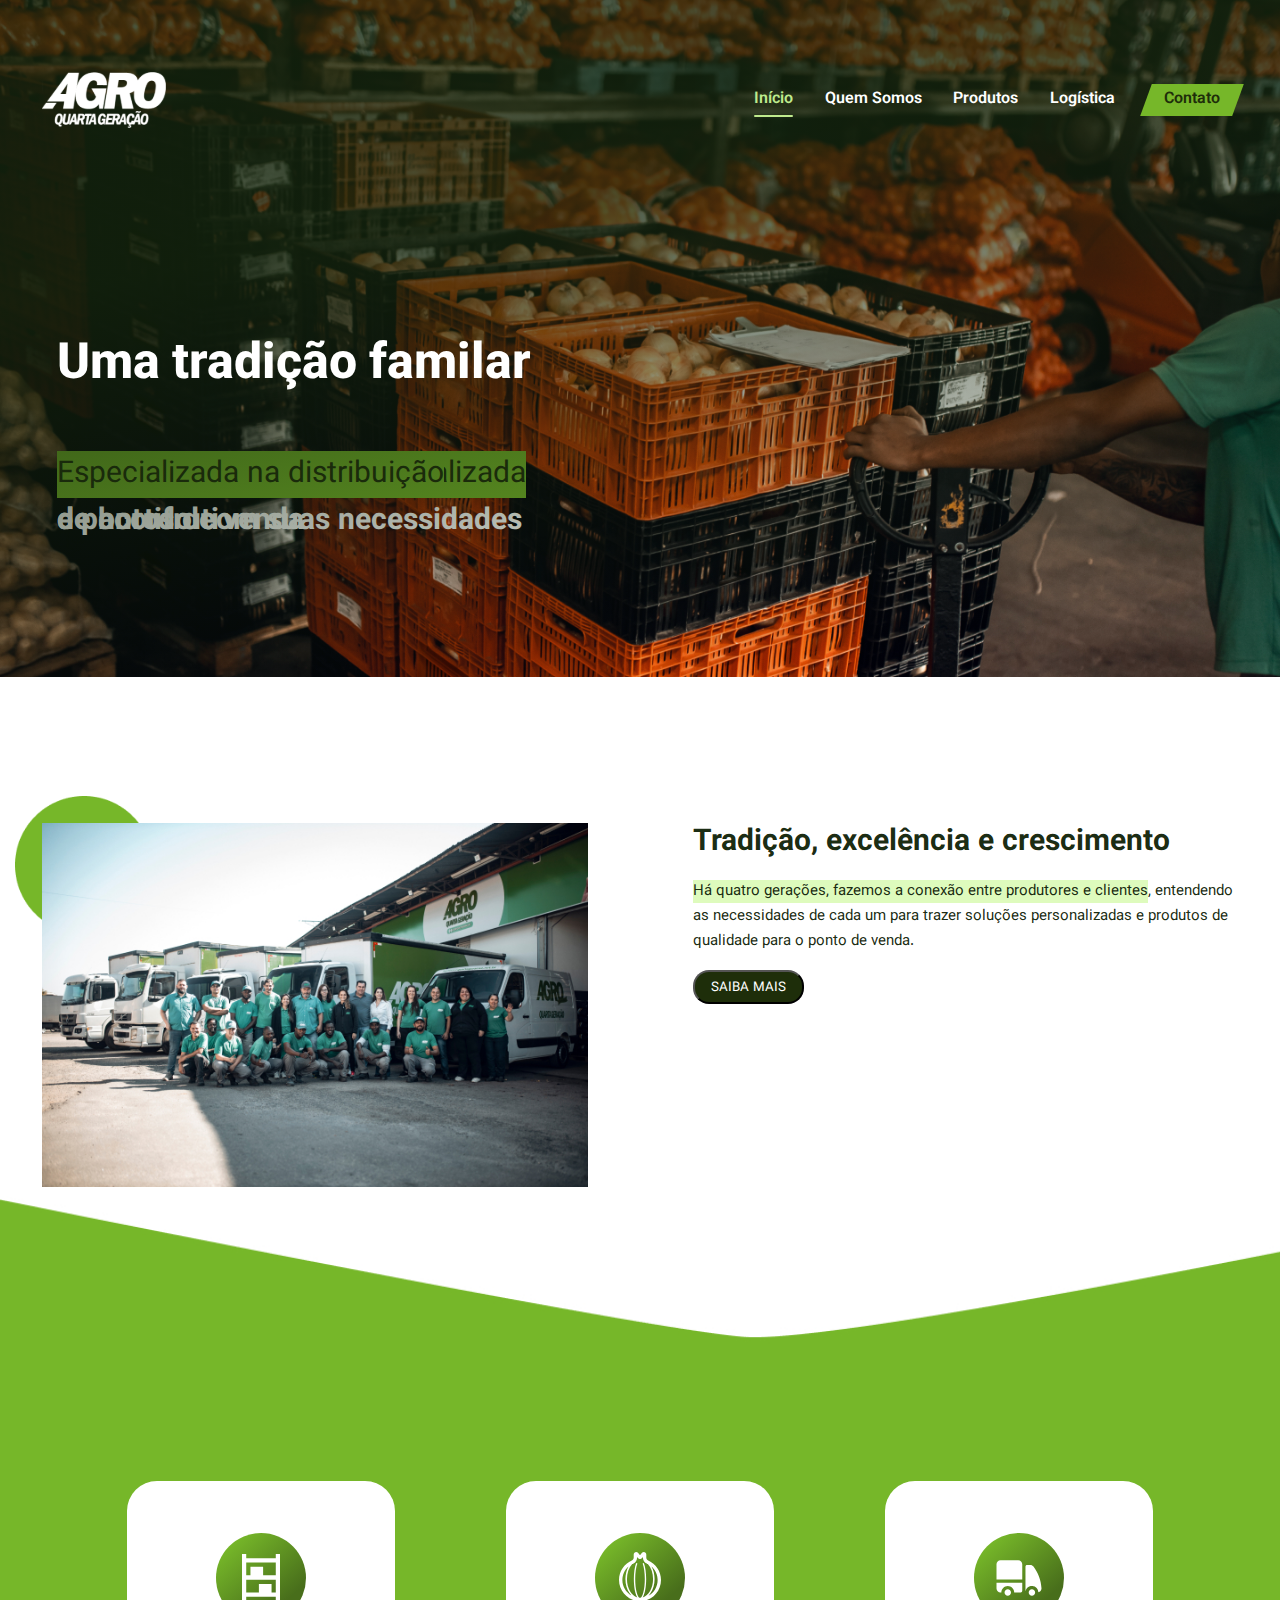
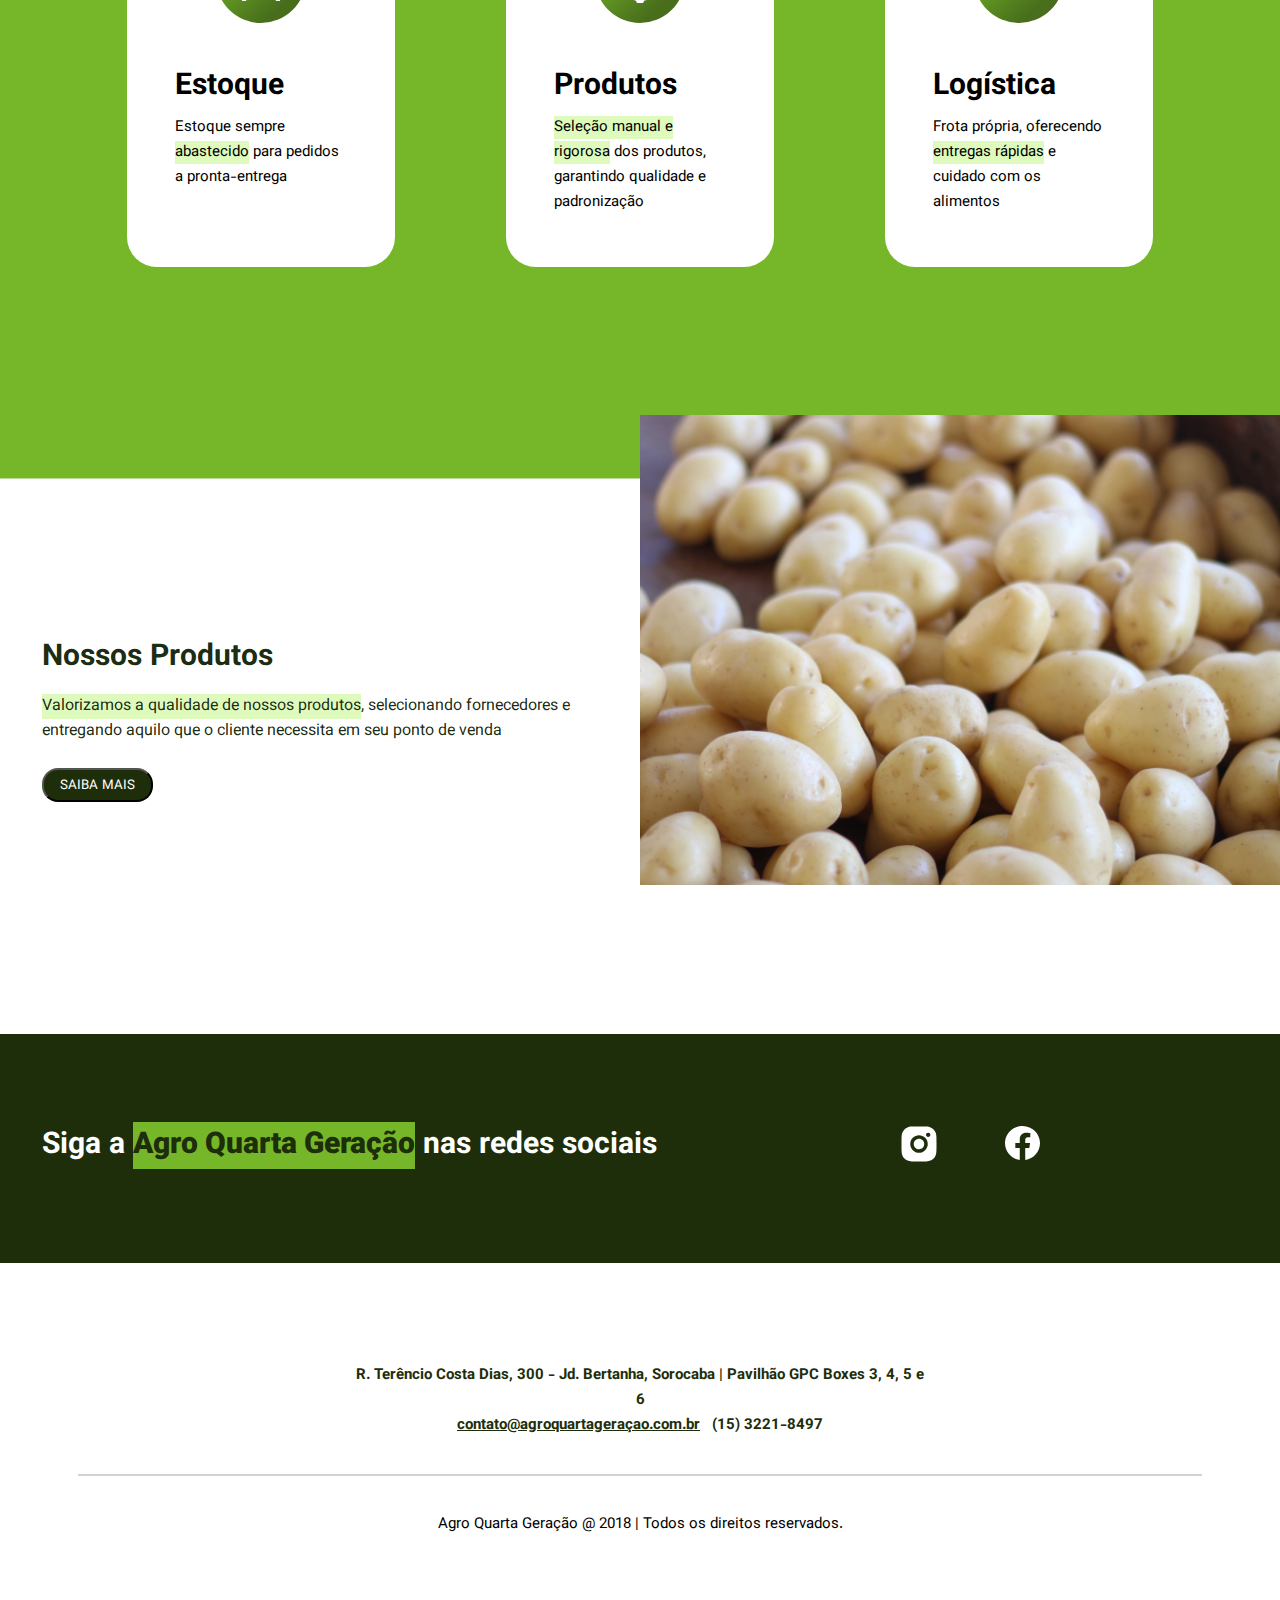
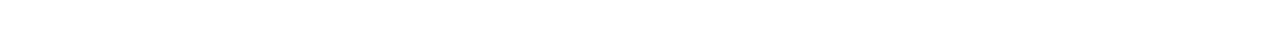
==== index.html @ 3b8c66d2 "feat: add home page with mobile and desktop styles" ====
<!DOCTYPE html>
<html lang="en">
<head>
  <meta charset="UTF-8">
  <meta name="viewport" content="width=device-width, initial-scale=1.0">
  <link rel="preconnect" href="https://fonts.googleapis.com">
  <link rel="preconnect" href="https://fonts.gstatic.com" crossorigin>
  <link href="https://fonts.googleapis.com/css2?family=Vazirmatn:wght@100..900&display=swap" rel="stylesheet">
  <link rel="stylesheet" href="./styles/index.css">
  <script src="./scripts/menu.js" defer></script>
  <script src="./scripts/carousel.js" defer></script>
  <title>Agro Quarta Geração</title>
</head>
<body>
  <header id="header">
    <div class="content">
      <a href="#">
        <img src="./assets/images/logo.svg" alt="Logo Agro Quarta Geração">
      </a>

      <div id="burger-menu" class="burger__menu js-burger__menu">
        <span class="menu__line line__one js-menu__line"></span>
        <span class="menu__line line__two js-menu__line"></span>
        <span class="menu__line line__three js-menu__line"></span>
      </div>

      <nav id="nav-menu" class="js-nav__menu">
        <ul>
          <li class="js-menu__item active">
            <a class="js-menu__links" href="/index.html">Início</a>
            <span></span>
          </li>
          <li class="js-menu__item">
            <a class="js-menu__links" href="/quem-somos/index.html">Quem Somos</a>
            <span></span>
          </li>
          <li class="js-menu__item">
            <a class="js-menu__links" href="/produtos/index.html">Produtos</a>
            <span></span>
          </li>
          <li class="js-menu__item">
            <a class="js-menu__links" href="/logistica/index.html">Logística</a>
            <span></span>
          </li>
          <li class="js-menu__item contact">
            <a class="js-menu__links" href="/contato/index.html">Contato</a>
          </li> 
        </ul>
      </nav>
    </div>
  </header>

  <section id="carousel" class="carousel">
    <div class="img" id="img-3"></div>
    <div class="img" id="img-2"></div>
    <div class="img" id="img-1"></div>

    <!-- <div class="content"> -->
      <h1 class="title xl white">Uma tradição familar</h1>
      
      <h2 class="subtitle lg white" id="subtitle-3">
        <strong>Atendendo de forma personalizada</strong><br />
        de acordo com suas necessidades
      </h2>
      <h2 class="subtitle lg white" id="subtitle-2">
        <strong>Conectando produtores</strong><br />
        e pontos de venda
      </h2>
      <h2 class="subtitle lg white" id="subtitle-1">
        <strong>Especializada na distribuição</strong><br />
        de hortifruti
      </h2>
    <!-- </div> -->
  </section>

  <section id="home-description">
    <div class="content">
      <div class="images">
        <img class="elipse" src="/assets/vectors/ellipse.jpg" alt="Círculo verde">
        <img src="/assets/images/home-description.jpg" alt="Colaboradores da Agro em frente ao galpão, com veículos da empresa estacionados">
      </div>

      <div class="text">
        <h2 class="lg">Tradição, excelência e crescimento</h2>
        <p class="xs"><strong>Há quatro gerações, fazemos a conexão entre produtores e clientes</strong>, entendendo as necessidades de cada um para trazer soluções personalizadas e produtos de qualidade para o ponto de venda.</p>
        <button class="button">SAIBA MAIS</button>
      </div>
    </div>
  </section>

  <section id="home-features">
    <div class="content">
      <article>
        <div>
          <img src="/assets/vectors/stock.svg" alt="Ícone de prateleiras com produtos">
        </div>
        <h3 class="lg">Estoque</h3>
        <span class="xs">Estoque sempre <strong>abastecido</strong> para pedidos a pronta-entrega</span>
      </article>

      <article>
        <div>
          <img src="/assets/vectors/products.svg" alt="Ícone de cebola">
        </div>
        <h3 class="lg">Produtos</h3>
        <span class="xs"><strong>Seleção manual e rigorosa</strong> dos produtos, garantindo qualidade e padronização</span>
      </article>

      <article>
        <div>
          <img src="/assets/vectors/logistic.svg" alt="Ícone de caminhão">
        </div>
        <h3 class="lg">Logística</h3>
        <span class="xs">Frota própria, oferecendo <strong>entregas rápidas</strong> e cuidado com os alimentos</span>
      </article>
    </div>
  </section>

  <section id="home-products">
    <div class="content">
      <div class="text">
        <h2 class="lg">Nossos Produtos</h2>
        <p><strong>Valorizamos a qualidade de nossos produtos</strong>, selecionando fornecedores e entregando aquilo que o cliente necessita em seu ponto de venda</p>
        <button class="button">SAIBA MAIS</button>
      </div>
      <img class="potatoes-desktop" src="/assets/images/potatoes-desktop.jpg" alt="Batatas inglesas">
      <img class="potatoes-mobile" src="/assets/images/potatoes-mobile.jpg" alt="Batatas inglesas">
    </div>
  </section>

  <section id="social-media">
    <div class="content">
      <p class="lg">Siga a <strong>Agro Quarta Geração</strong> nas redes sociais</p>
      <div class="icons">
        <a href="">
          <img src="/assets/vectors/instagram.svg" alt="Ícone do Instagram">
        </a>
        <a href="">
          <img src="/assets/vectors/facebook.svg" alt="Ícone do Facebook">
        </a>
      </div>
    </div>
  </section>

  <footer id="footer">
    <address>
      R. Terêncio Costa Dias, 300 - Jd. Bertanha, Sorocaba | Pavilhão GPC Boxes 3, 4, 5 e 6 <br/>
      <a href="#">contato@agroquartageraçao.com.br</a> (15) 3221-8497
    </address>

    <hr />

    <small>
      Agro Quarta Geração @ 2018 | Todos os direitos reservados.
    </small>
  </footer>
</body>
</html>
---- styles/index.css ----
@import url("./variables.css");
@import url("./fonts.css");
@import url("./header.css");
@import url("./carousel.css");
@import url("./footer.css");
/* pages */
@import url("./pages/home.css");
@import url("./pages/about.css");
@import url("./pages/products.css");
@import url("./pages/logistic.css");
@import url("./pages/contact.css");


* {
  margin: 0;
  padding: 0;
  box-sizing: border-box;
  font-family: "Vazirmatn", sans-serif;
}

body {
  position: relative;
  /* max-width: 1440px; */
  /* margin: auto; */

  background: var(--light-background);
}
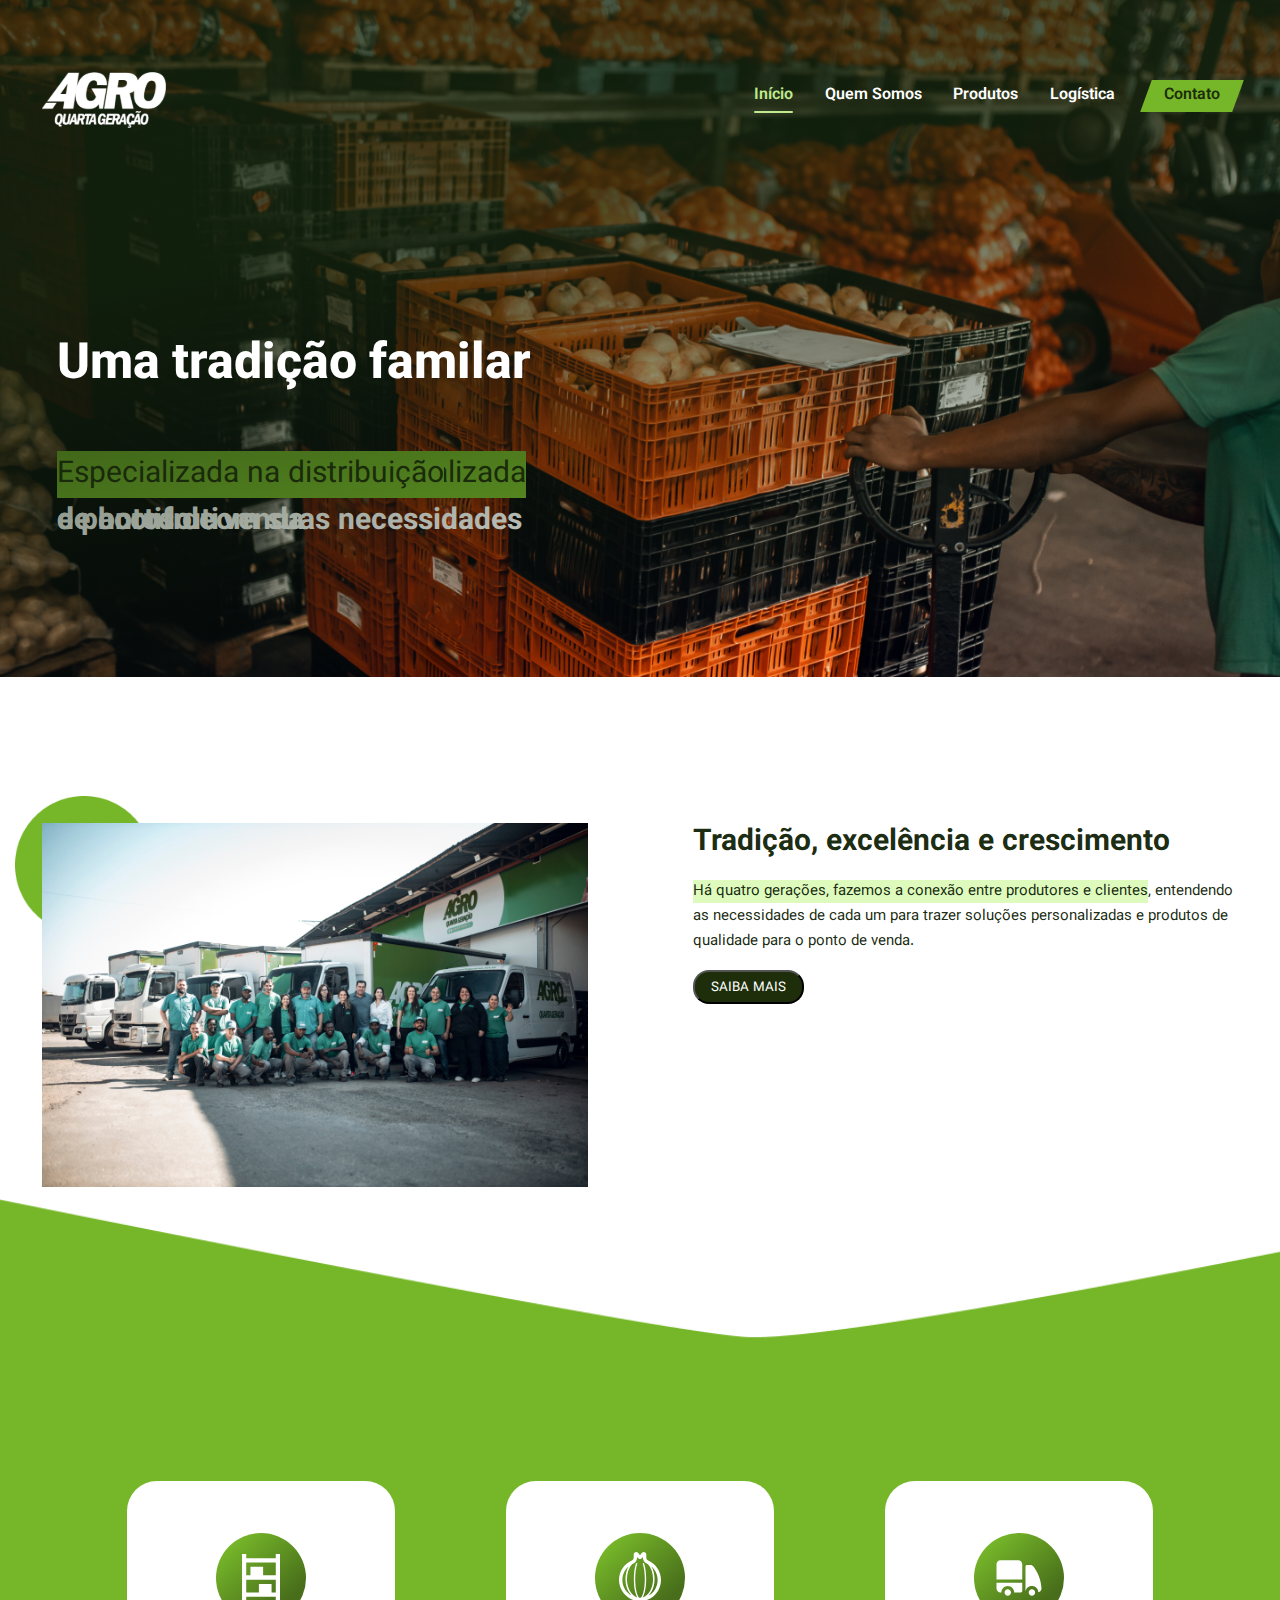
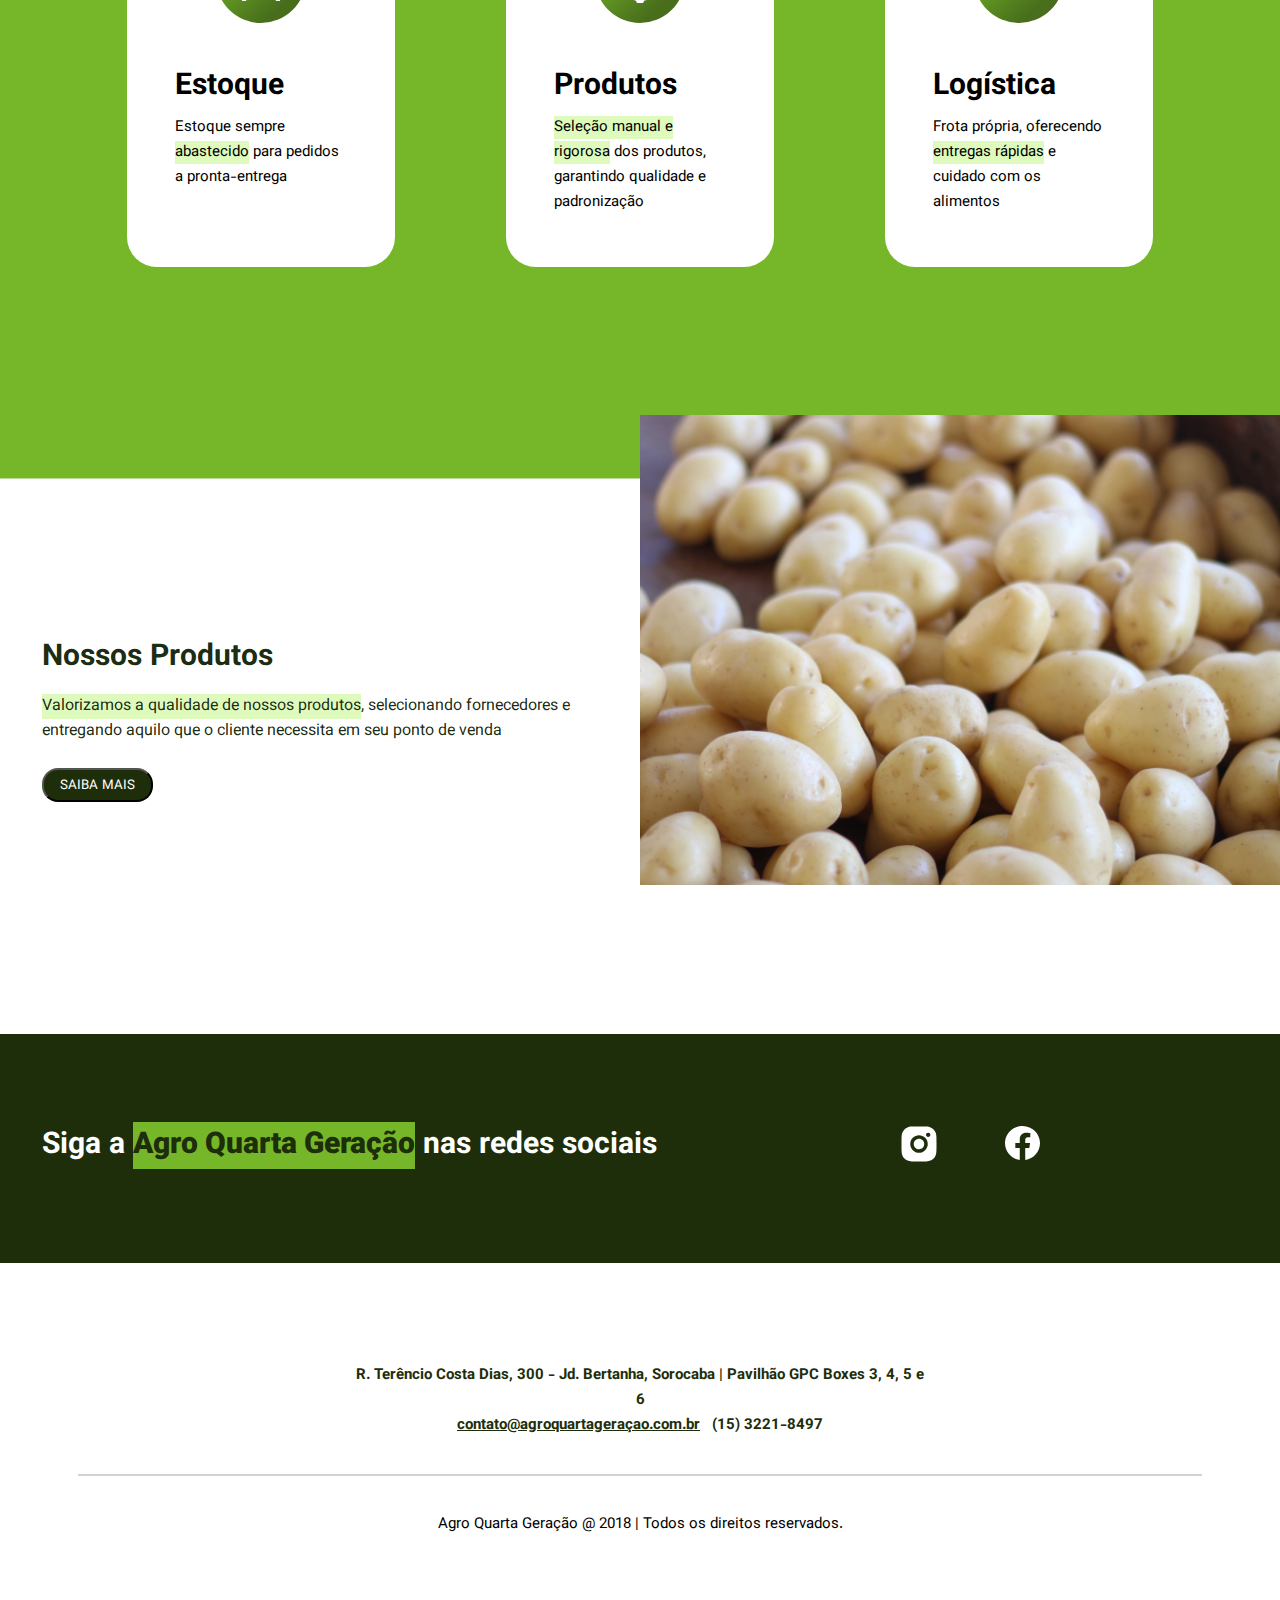
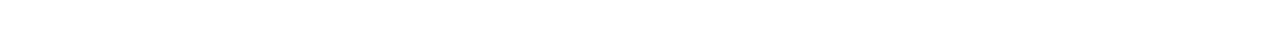
==== commit 31b68b7d: "feat: fix header logo" ====
--- a/index.html
+++ b/index.html
@@ -14,7 +14,7 @@
 <body>
   <header id="header">
     <div class="content">
-      <a href="#">
+      <a class="logo-link" href="/index.html">
         <img src="./assets/images/logo.svg" alt="Logo Agro Quarta Geração">
       </a>
 
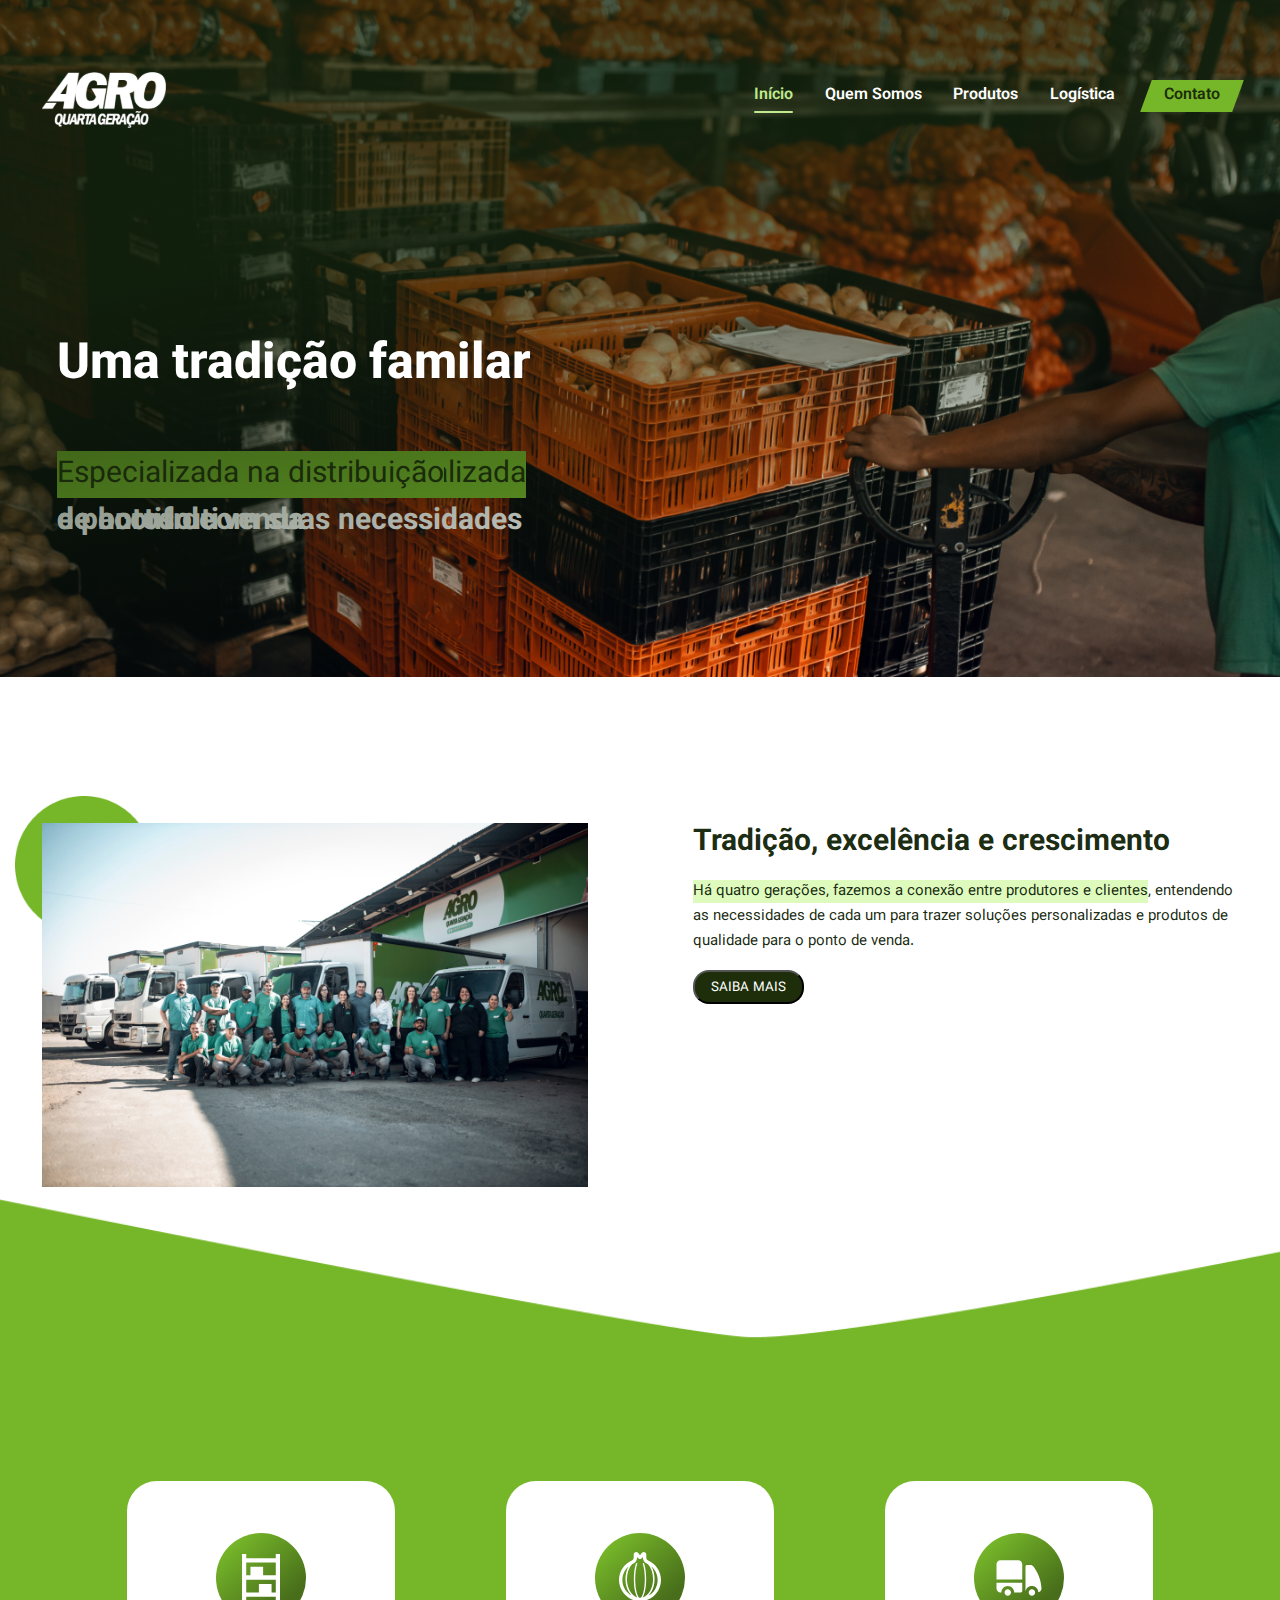
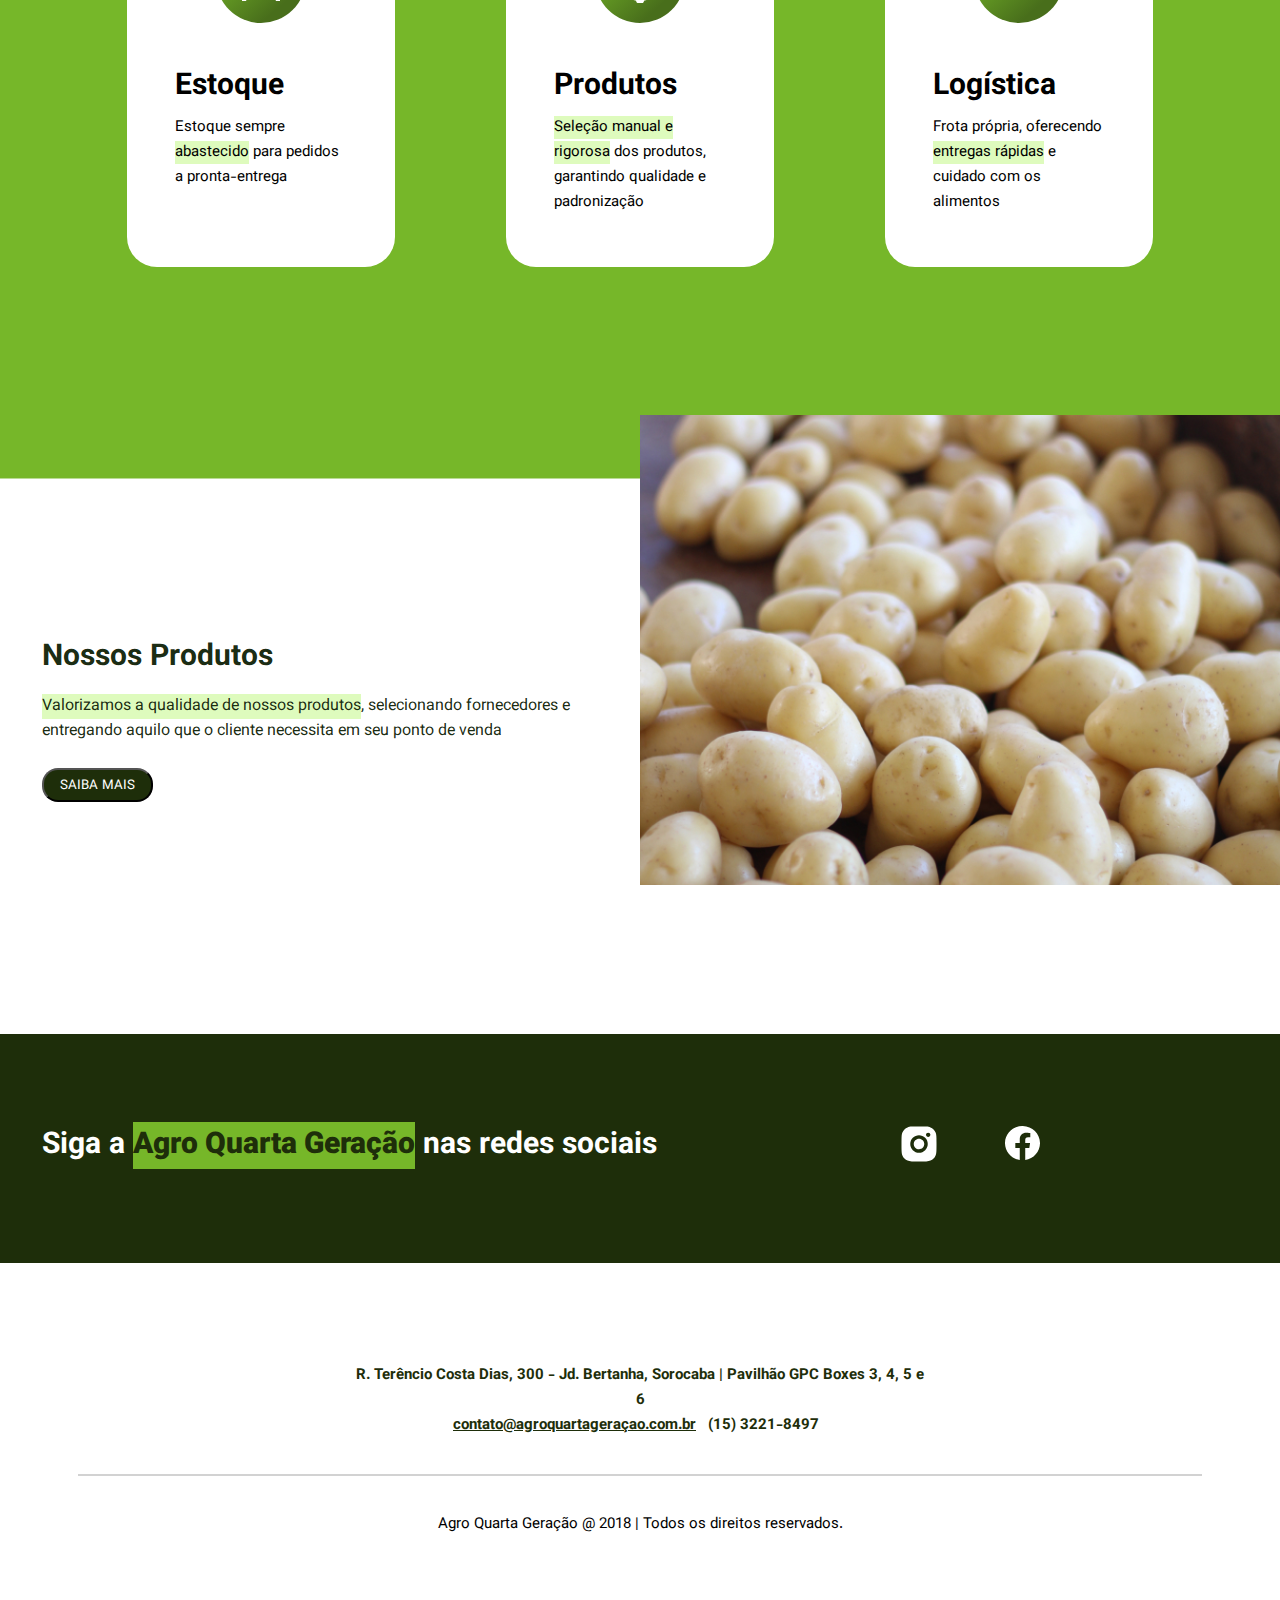
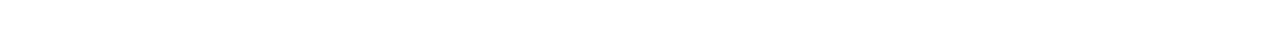
==== commit ca84de58: "fix: add anchor tags to phone numbers" ====
--- a/index.html
+++ b/index.html
@@ -132,10 +132,10 @@
     <div class="content">
       <p class="lg">Siga a <strong>Agro Quarta Geração</strong> nas redes sociais</p>
       <div class="icons">
-        <a href="">
+        <a href="https://www.instagram.com/agroquartageracao/" target="_blank">
           <img src="/assets/vectors/instagram.svg" alt="Ícone do Instagram">
         </a>
-        <a href="">
+        <a href="https://www.facebook.com/agroquartageracao" target="_blank">
           <img src="/assets/vectors/facebook.svg" alt="Ícone do Facebook">
         </a>
       </div>
@@ -145,7 +145,7 @@
   <footer id="footer">
     <address>
       R. Terêncio Costa Dias, 300 - Jd. Bertanha, Sorocaba | Pavilhão GPC Boxes 3, 4, 5 e 6 <br/>
-      <a href="#">contato@agroquartageraçao.com.br</a> (15) 3221-8497
+      <a href="mailto:contato@agroquartageraçao.com.br">contato@agroquartageraçao.com.br</a> <a class="phone" href="tel:+551532218497">(15) 3221-8497</a>
     </address>
 
     <hr />
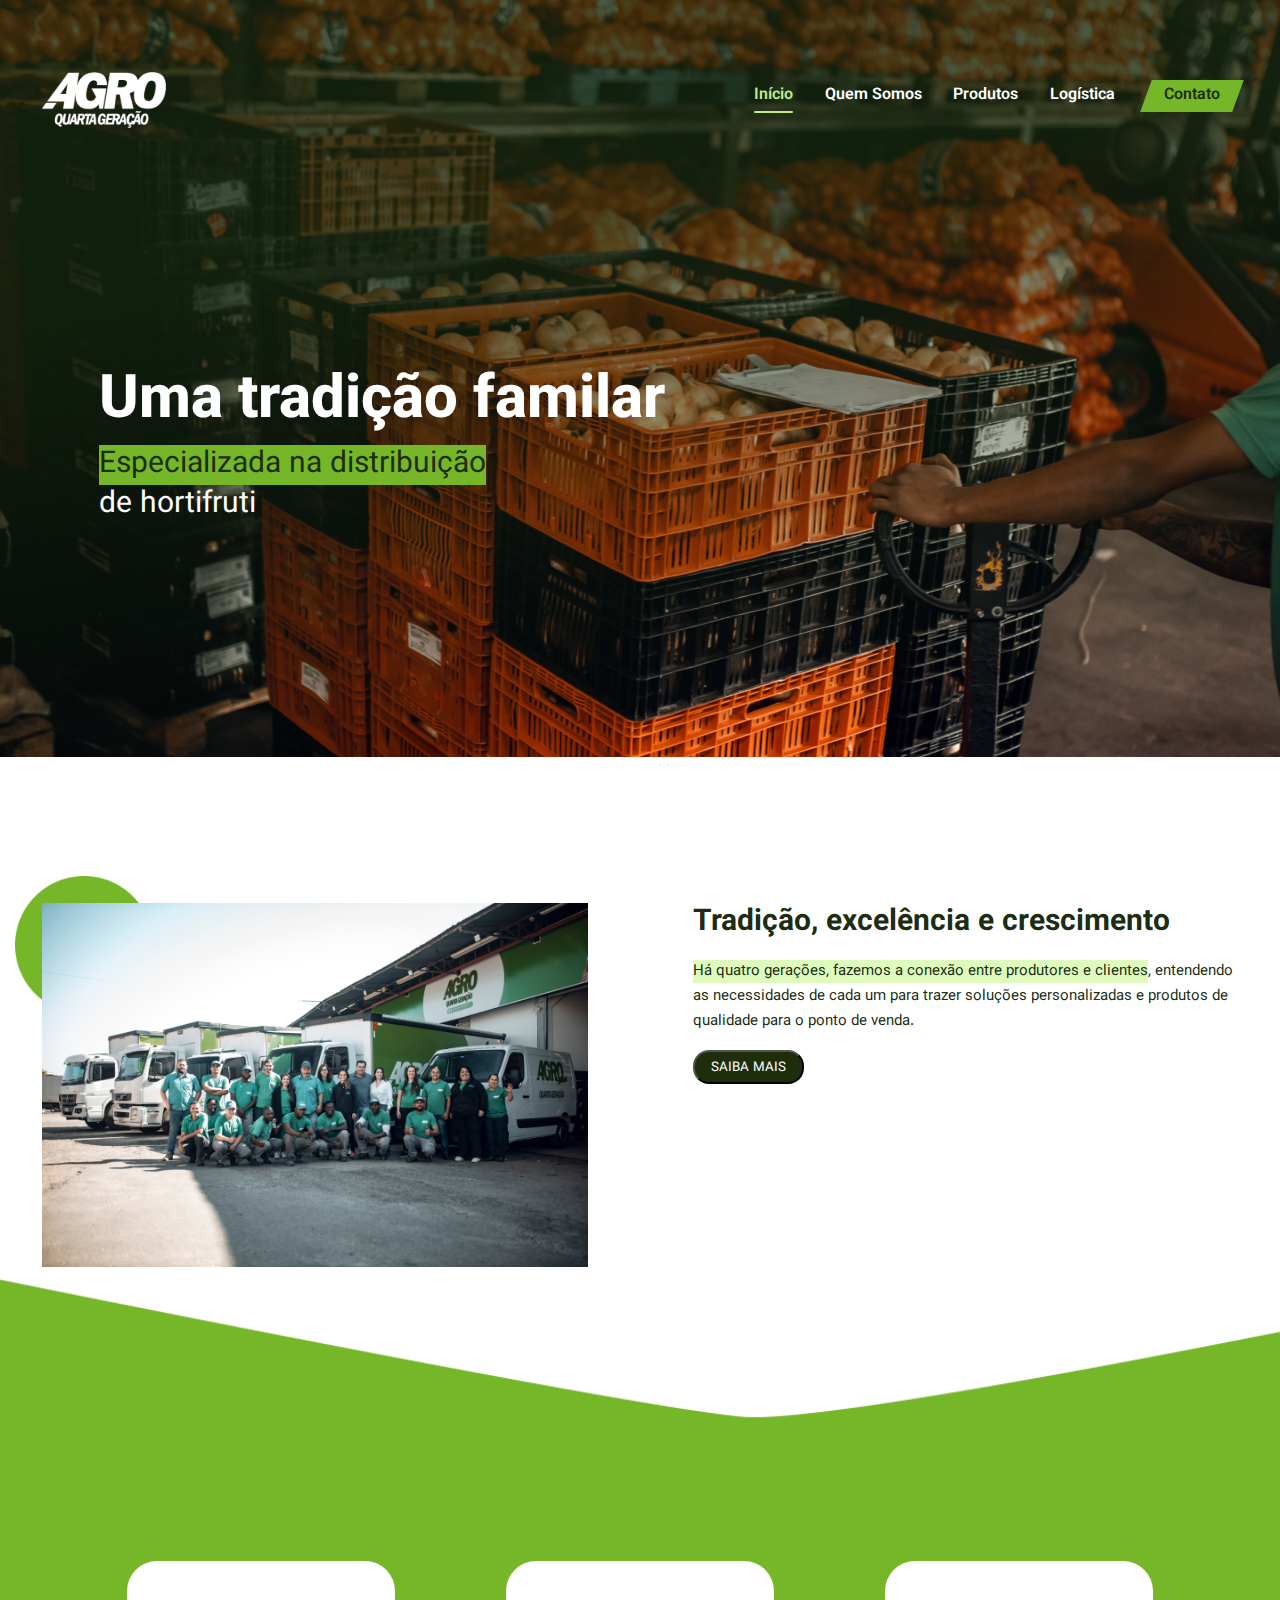
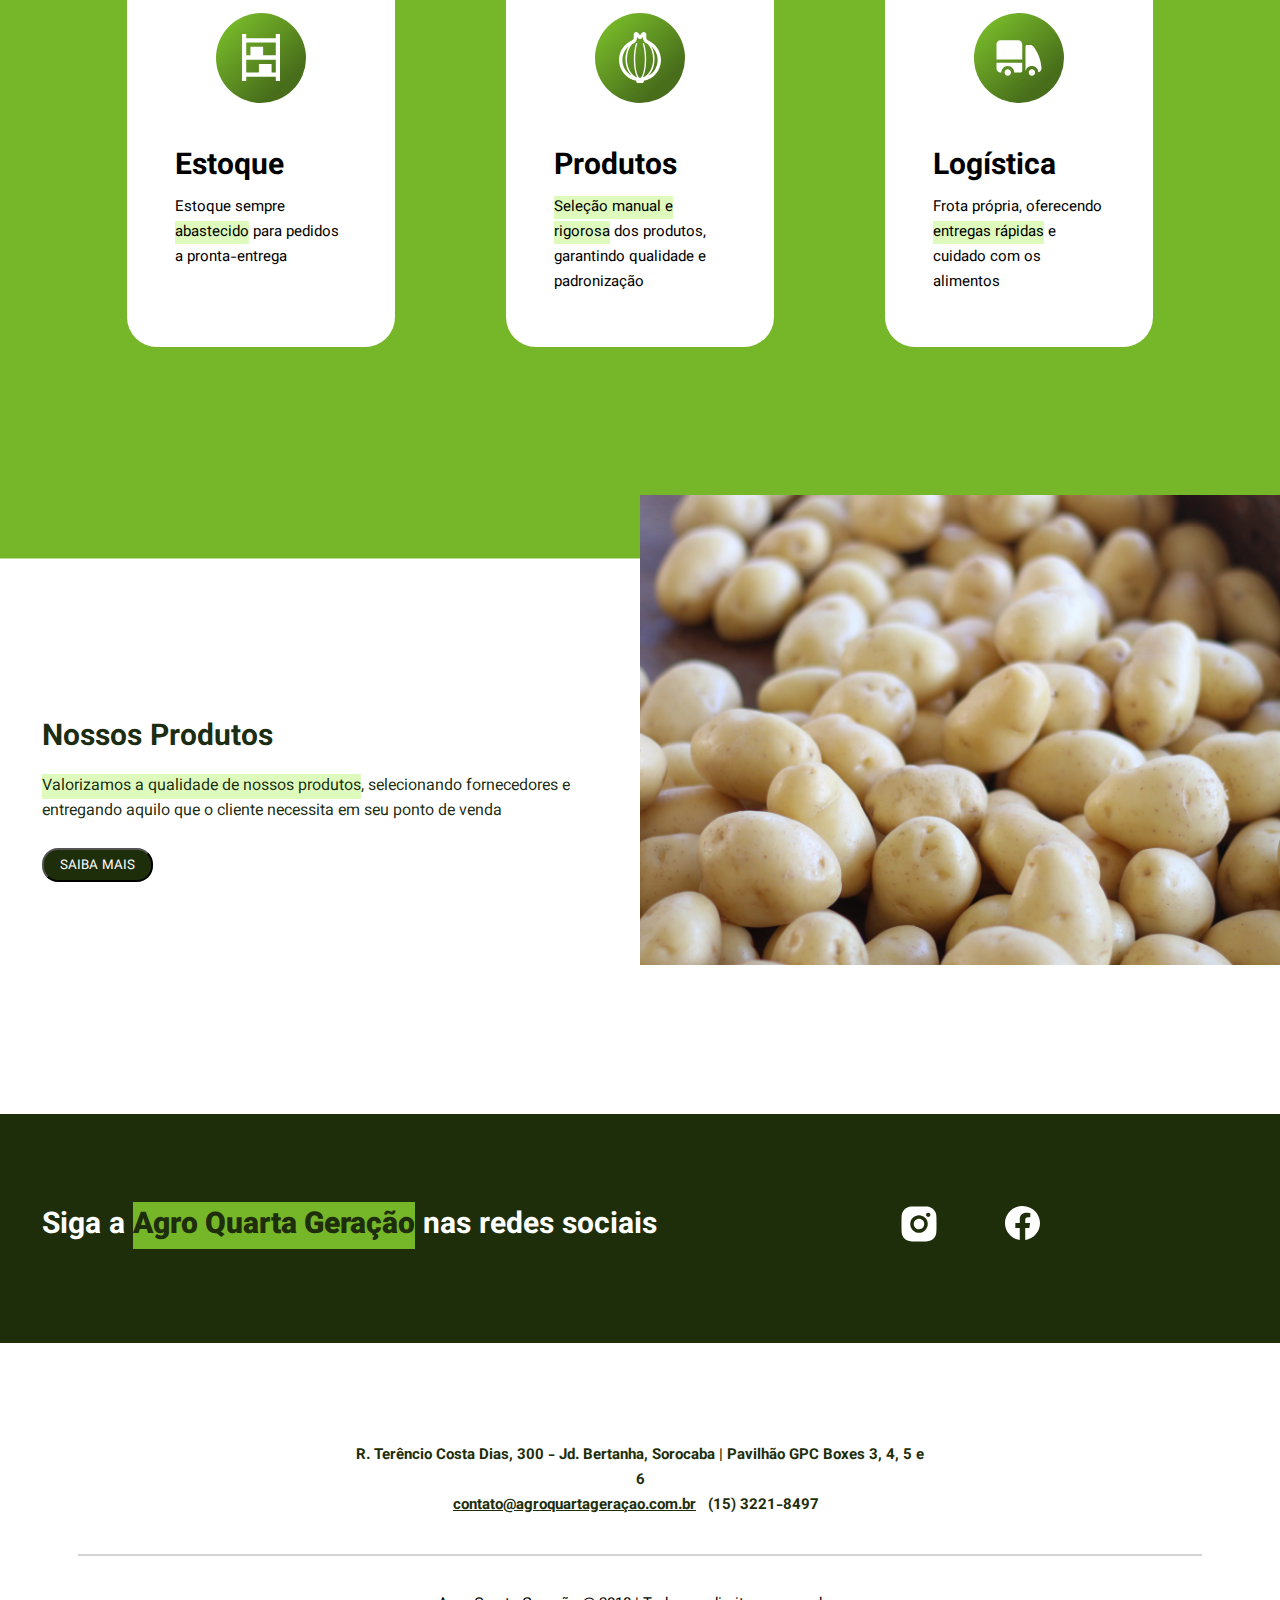
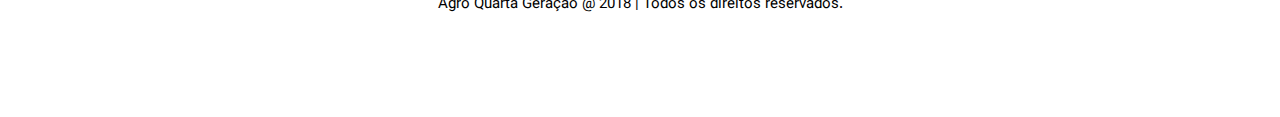
==== commit c0084f1d: "fix: carousel on home screen" ====
--- a/index.html
+++ b/index.html
@@ -55,22 +55,12 @@
     <div class="img" id="img-2"></div>
     <div class="img" id="img-1"></div>
 
-    <!-- <div class="content"> -->
-      <h1 class="title xl white">Uma tradição familar</h1>
-      
-      <h2 class="subtitle lg white" id="subtitle-3">
-        <strong>Atendendo de forma personalizada</strong><br />
-        de acordo com suas necessidades
+    <div class="content">
+      <h1 class="xl">Uma tradição familar</h1>
+      <h2 id="home-banner-subtitle" class="lg">
+        <strong>Especializada na distribuição</strong> de hortifruti
       </h2>
-      <h2 class="subtitle lg white" id="subtitle-2">
-        <strong>Conectando produtores</strong><br />
-        e pontos de venda
-      </h2>
-      <h2 class="subtitle lg white" id="subtitle-1">
-        <strong>Especializada na distribuição</strong><br />
-        de hortifruti
-      </h2>
-    <!-- </div> -->
+    </div>
   </section>
 
   <section id="home-description">
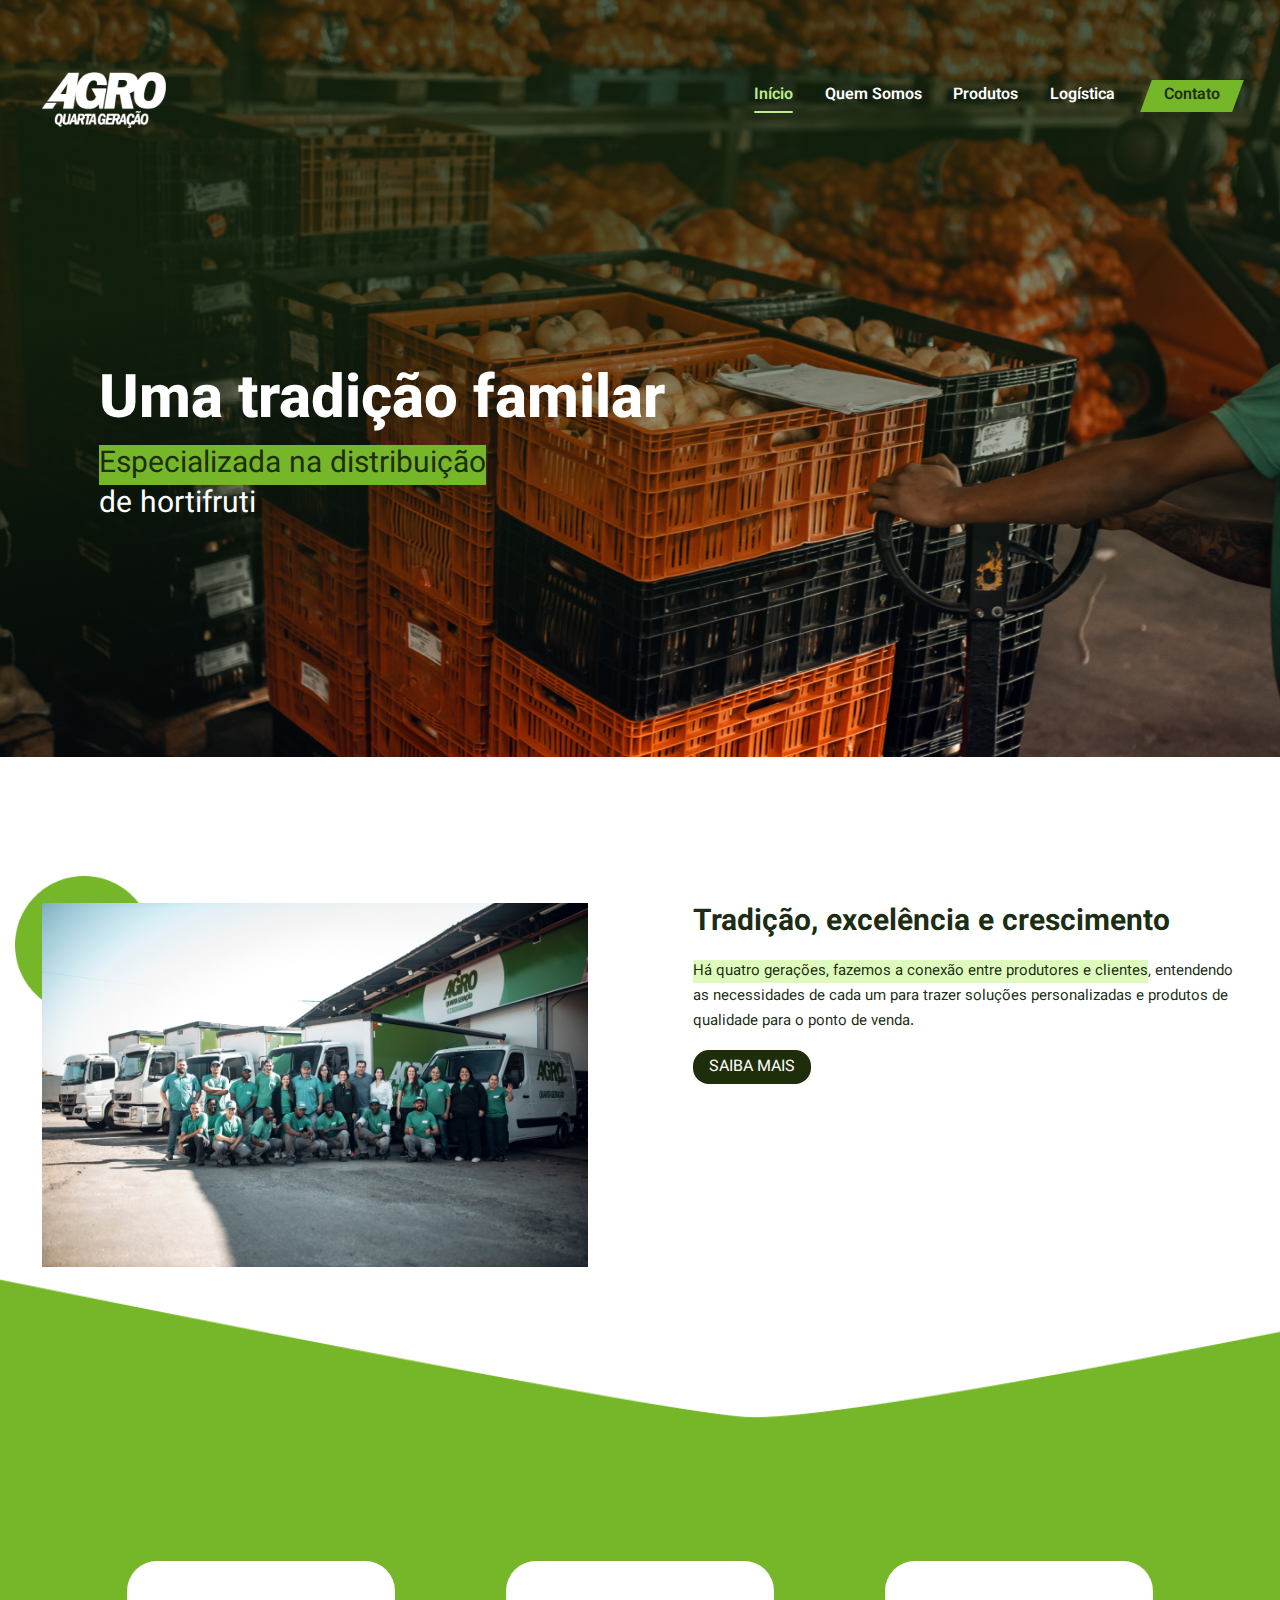
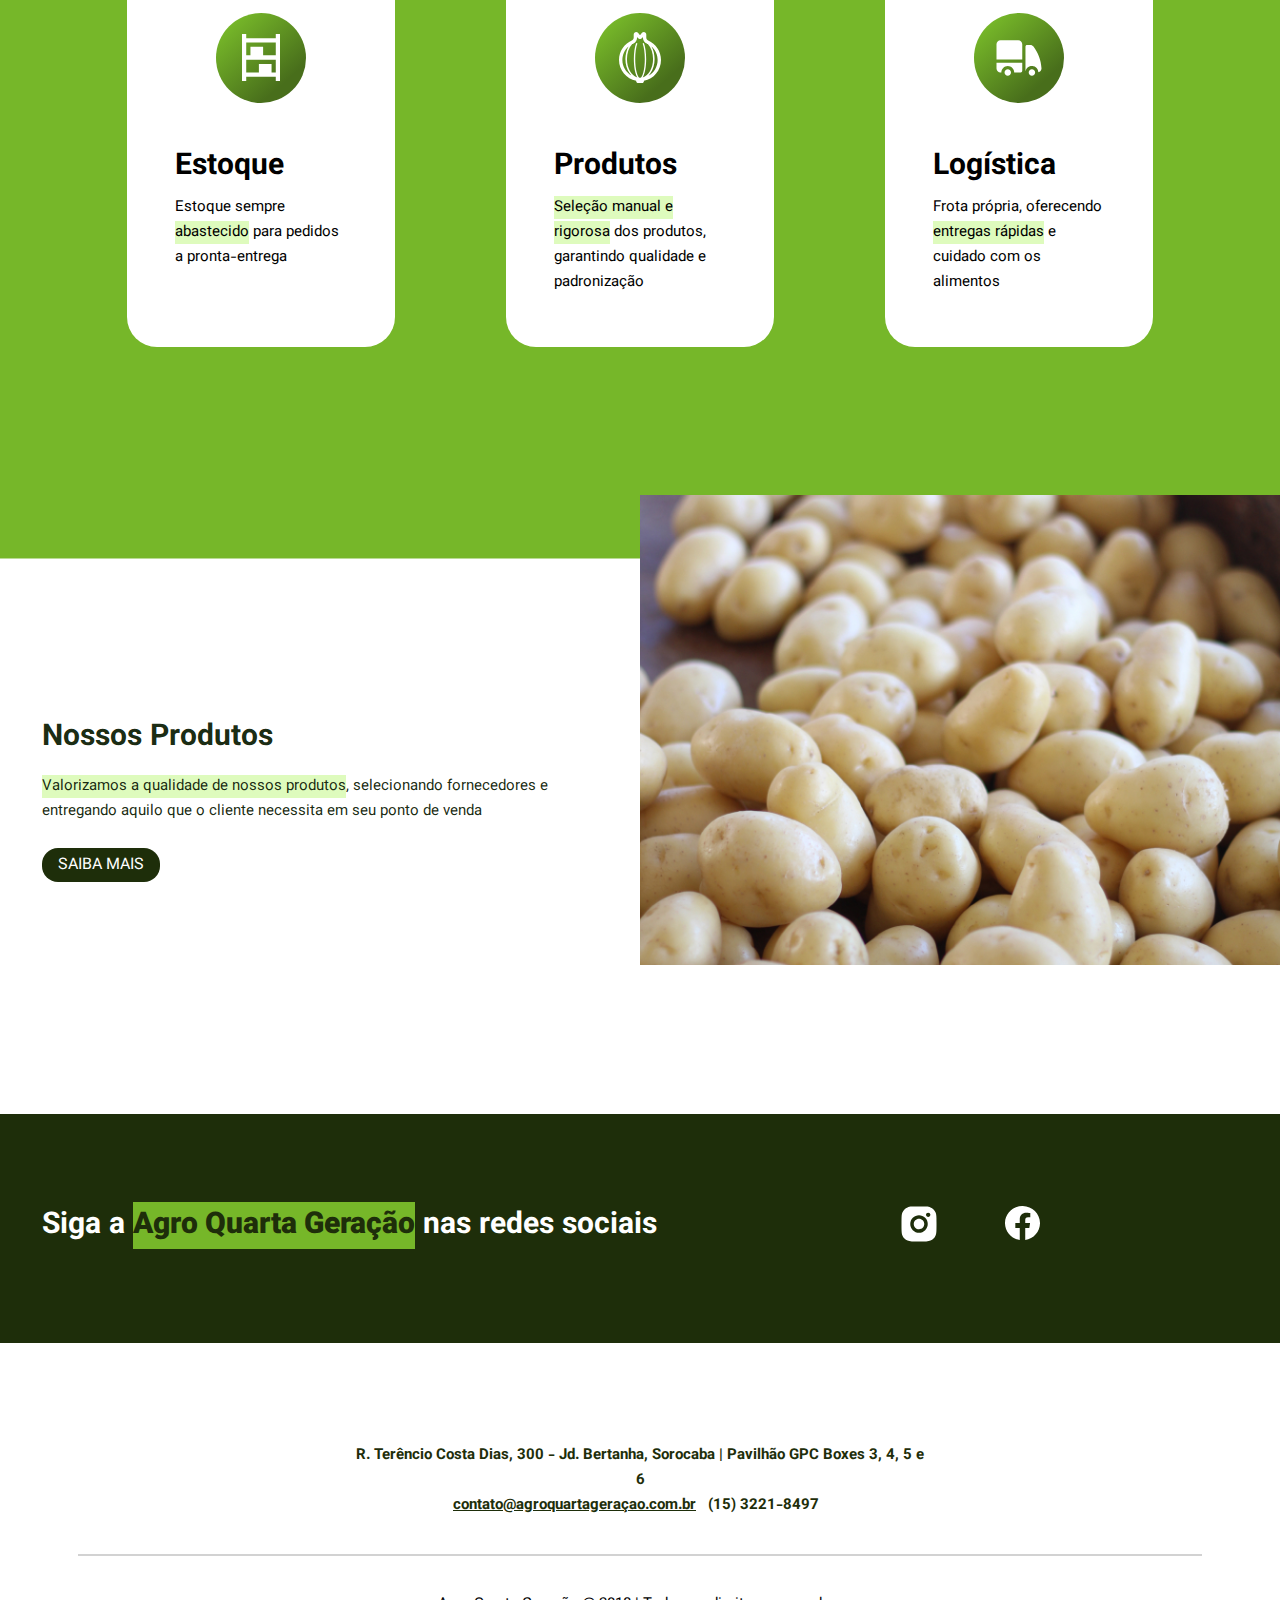
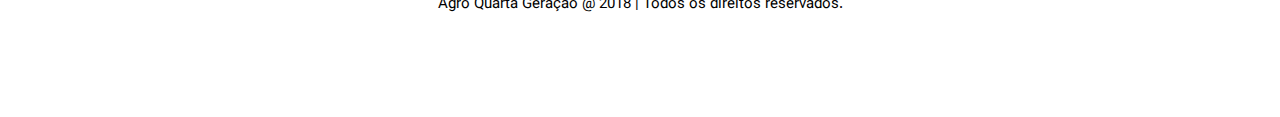
==== commit 96d23b8f: "fix: fix mobile menu and buttons" ====
--- a/index.html
+++ b/index.html
@@ -73,7 +73,7 @@
       <div class="text">
         <h2 class="lg">Tradição, excelência e crescimento</h2>
         <p class="xs"><strong>Há quatro gerações, fazemos a conexão entre produtores e clientes</strong>, entendendo as necessidades de cada um para trazer soluções personalizadas e produtos de qualidade para o ponto de venda.</p>
-        <button class="button">SAIBA MAIS</button>
+        <a class="button" href="/quem-somos/">SAIBA MAIS</a>
       </div>
     </div>
   </section>
@@ -110,8 +110,8 @@
     <div class="content">
       <div class="text">
         <h2 class="lg">Nossos Produtos</h2>
-        <p><strong>Valorizamos a qualidade de nossos produtos</strong>, selecionando fornecedores e entregando aquilo que o cliente necessita em seu ponto de venda</p>
-        <button class="button">SAIBA MAIS</button>
+        <p class="xs"><strong>Valorizamos a qualidade de nossos produtos</strong>, selecionando fornecedores e entregando aquilo que o cliente necessita em seu ponto de venda</p>
+        <a class="button" href="/produtos/">SAIBA MAIS</a>
       </div>
       <img class="potatoes-desktop" src="/assets/images/potatoes-desktop.jpg" alt="Batatas inglesas">
       <img class="potatoes-mobile" src="/assets/images/potatoes-mobile.jpg" alt="Batatas inglesas">
--- a/styles/index.css
+++ b/styles/index.css
@@ -20,8 +20,6 @@
 
 body {
   position: relative;
-  /* max-width: 1440px; */
-  /* margin: auto; */
 
   background: var(--light-background);
 }